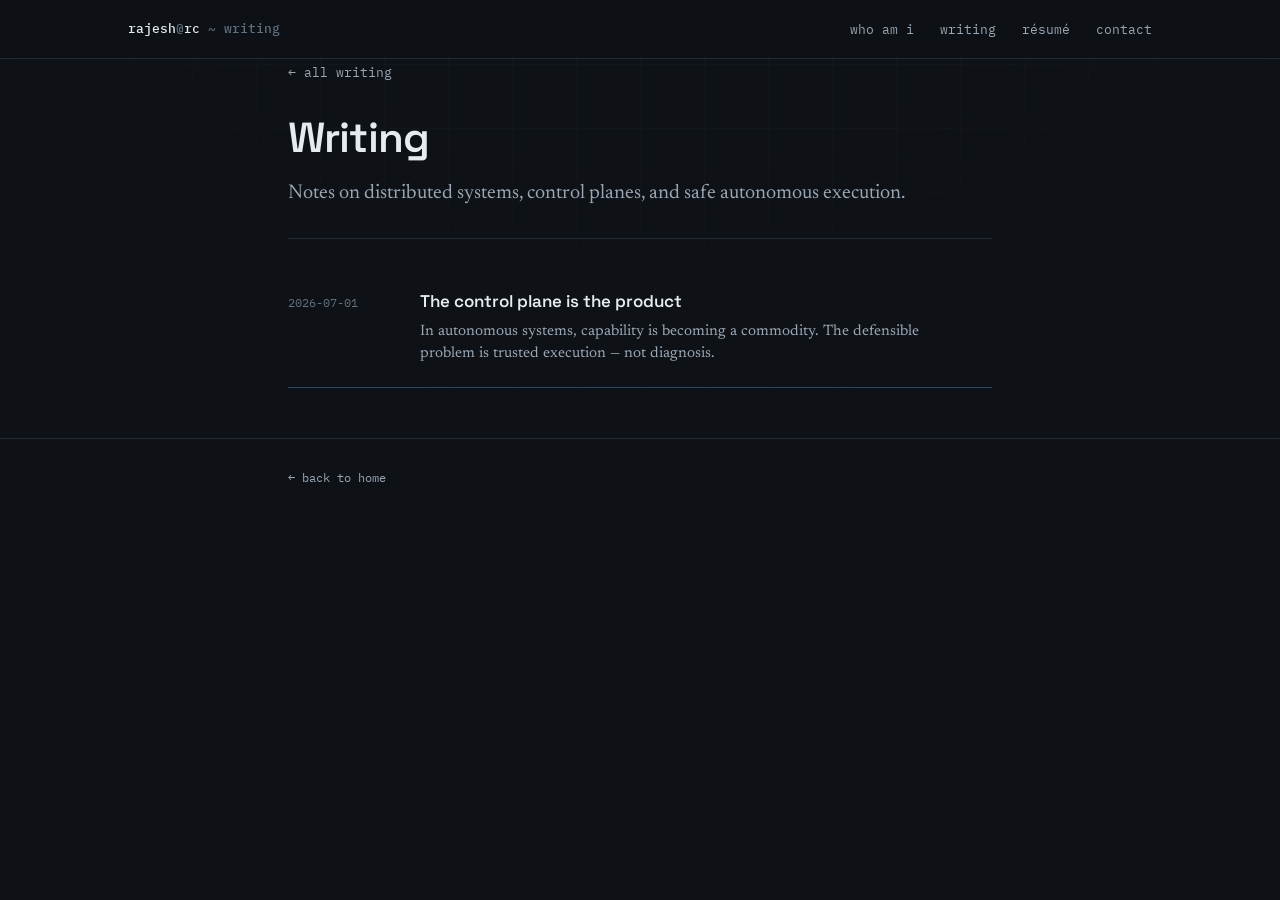
==== blog/index.html @ 25672bce "Add who-am-i landing, split out résumé page, and harden the site - New personal "who am i" landing (" ====
<!DOCTYPE html>
<html lang="en">
<head>
<meta charset="UTF-8" />
<meta name="viewport" content="width=device-width, initial-scale=1.0" />
<title>Writing — Rajesh RC</title>
<meta name="description" content="Notes on distributed systems, control planes, and safe autonomous execution." />
<link rel="preconnect" href="https://fonts.googleapis.com" />
<link rel="preconnect" href="https://fonts.gstatic.com" crossorigin />
<link href="https://fonts.googleapis.com/css2?family=Space+Grotesk:wght@400;500;600;700&family=IBM+Plex+Mono:wght@400;500;600&family=Newsreader:opsz,wght@6..72,400;6..72,500;6..72,600&display=swap" rel="stylesheet" />
<link rel="icon" href="../favicon.svg" type="image/svg+xml" />
<link rel="stylesheet" href="style.css" />
</head>
<body>
<div class="grid-bg" aria-hidden="true"></div>

<header class="top">
  <div class="wrap top-inner">
    <a class="brand" href="../index.html" title="Home">rajesh<span class="dim">@</span>rc<span class="dim"> ~ writing</span></a>
    <nav class="links">
      <a href="../index.html" title="Who am I">who am i</a>
      <a href="index.html" title="Read my writing">writing</a>
      <a href="../resume.html" title="My résumé">résumé</a>
      <a href="../index.html#contact" title="Get in touch">contact</a>
    </nav>
  </div>
</header>

<main class="wrap">
  <article class="post post-index">
    <a class="back" href="index.html" title="All writing">← all writing</a>
    <header class="post-head">
      <div class="post-meta"></div>
      <h1 class="post-title">Writing</h1>
      <p class="post-summary">Notes on distributed systems, control planes, and safe autonomous execution.</p>
    </header>
    <div class="post-body">
      <div class="post-list">
      <a class="post-row" href="2026-07-01-the-control-plane-is-the-product.html" title="The control plane is the product">
        <span class="pr-date">2026-07-01</span>
        <span class="pr-mid">
          <span class="pr-title">The control plane is the product</span>
          <span class="pr-sum">In autonomous systems, capability is becoming a commodity. The defensible problem is trusted execution — not diagnosis.</span>
        </span>
        <span class="pr-arr">→</span>
      </a>
    </div>
    </div>
  </article>
</main>

<footer class="foot">
  <div class="wrap foot-base">
    <span><a href="../index.html" title="Back to home">← back to home</a></span>
  </div>
</footer>
</body>
</html>
---- blog/style.css ----
:root {
  --bg: #0E1116;
  --panel: #151A21;
  --line: #232C37;
  --line-bright: #2E3A48;
  --ink: #E6EBF0;
  --ink-dim: #9AA7B4;
  --ink-faint: #61707E;
  --accent: #4F9DD8;
  --accent-dim: #2A4A63;
  --display: 'Space Grotesk', sans-serif;
  --mono: 'IBM Plex Mono', monospace;
  --serif: 'Newsreader', serif;
}
* { box-sizing: border-box; margin: 0; padding: 0; }
html { scroll-behavior: smooth; }
@media (prefers-reduced-motion: reduce){ html { scroll-behavior: auto; } }
body {
  background: var(--bg); color: var(--ink);
  font-family: var(--display); font-size: 16px; line-height: 1.6;
  -webkit-font-smoothing: antialiased; overflow-x: hidden;
}
::selection { background: var(--accent-dim); color: #fff; }
a { color: inherit; text-decoration: none; }
.wrap { max-width: 760px; margin: 0 auto; padding: 0 28px; }

.grid-bg {
  position: fixed; inset: 0; z-index: 0; pointer-events: none;
  background-image:
    linear-gradient(var(--line) 1px, transparent 1px),
    linear-gradient(90deg, var(--line) 1px, transparent 1px);
  background-size: 64px 64px; opacity: 0.22;
  mask-image: radial-gradient(ellipse 80% 60% at 50% 0%, #000 30%, transparent 75%);
}

header.top {
  position: sticky; top: 0; z-index: 50;
  backdrop-filter: blur(10px); background: rgba(14,17,22,0.78);
  border-bottom: 1px solid var(--line);
}
.top-inner { display: flex; align-items: center; justify-content: space-between; height: 58px; max-width: 1080px; }
.brand { font-family: var(--mono); font-size: 13px; color: var(--ink); font-weight: 500; }
.brand .dim { color: var(--ink-faint); }
nav.links { display: flex; gap: 26px; }
nav.links a { font-family: var(--mono); font-size: 12.5px; color: var(--ink-dim); transition: color .15s; }
nav.links a:hover { color: var(--accent); }
@media (max-width: 640px){ nav.links { display: none; } }

main { position: relative; z-index: 1; padding: 56px 0 40px; }

.back { font-family: var(--mono); font-size: 12.5px; color: var(--ink-dim); transition: color .15s; }
.back:hover { color: var(--accent); }

.post-head { margin: 30px 0 36px; padding-bottom: 30px; border-bottom: 1px solid var(--line); }
.post-meta { font-family: var(--mono); font-size: 12.5px; color: var(--accent); margin-bottom: 16px; }
.post-title { font-family: var(--display); font-weight: 600; letter-spacing: -0.02em; font-size: clamp(28px, 5vw, 42px); line-height: 1.08; margin-bottom: 18px; }
.post-summary { font-family: var(--serif); font-size: clamp(17px, 2.4vw, 20px); line-height: 1.5; color: var(--ink-dim); }

/* article body */
.post-body { font-family: var(--serif); font-size: 18.5px; line-height: 1.72; color: var(--ink-dim); }
.post-body h2 { font-family: var(--display); font-weight: 600; font-size: 23px; letter-spacing: -0.01em; color: var(--ink); margin: 40px 0 16px; }
.post-body h3 { font-family: var(--display); font-weight: 600; font-size: 18px; color: var(--ink); margin: 30px 0 12px; }
.post-body p { margin-bottom: 20px; }
.post-body strong { color: var(--ink); font-weight: 600; }
.post-body em { font-style: italic; }
.post-body a { color: var(--accent); border-bottom: 1px solid var(--accent-dim); transition: border-color .15s; }
.post-body a:hover { border-color: var(--accent); }
.post-body ul, .post-body ol { margin: 0 0 20px 0; padding-left: 22px; }
.post-body li { margin-bottom: 8px; }
.post-body ul li::marker { color: var(--accent); }
.post-body blockquote { border-left: 2px solid var(--accent-dim); padding-left: 20px; margin: 0 0 20px; color: var(--ink-faint); font-style: italic; }
.post-body code {
  font-family: var(--mono); font-size: 0.82em; background: var(--panel);
  border: 1px solid var(--line); border-radius: 4px; padding: 2px 6px; color: var(--ink);
}
.post-body pre {
  background: var(--panel); border: 1px solid var(--line); border-radius: 8px;
  padding: 18px 20px; overflow-x: auto; margin: 0 0 22px;
}
.post-body pre code { background: none; border: none; padding: 0; font-size: 13.5px; line-height: 1.6; color: var(--ink); }
.post-body table { width: 100%; border-collapse: collapse; margin: 0 0 22px; font-family: var(--display); font-size: 15px; }
.post-body th, .post-body td { border: 1px solid var(--line); padding: 8px 12px; text-align: left; }
.post-body th { background: var(--panel); color: var(--ink); font-weight: 600; }

/* index list */
.post-index .post-head { margin-bottom: 24px; }
.post-list { display: flex; flex-direction: column; }
.post-row {
  display: grid; grid-template-columns: 110px 1fr auto; gap: 22px; align-items: baseline;
  padding: 22px 0; border-top: 1px solid var(--line); transition: padding-left .18s;
}
.post-row:first-child { border-top: none; }
.post-row:hover { padding-left: 8px; }
.pr-date { font-family: var(--mono); font-size: 12px; color: var(--ink-faint); }
.pr-mid { display: flex; flex-direction: column; gap: 5px; }
.pr-title { font-family: var(--display); font-weight: 600; font-size: 17px; color: var(--ink); }
.pr-sum { font-family: var(--serif); font-size: 15px; color: var(--ink-dim); line-height: 1.45; }
.pr-arr { font-family: var(--mono); color: var(--accent); opacity: 0; transition: opacity .18s; }
.post-row:hover .pr-arr { opacity: 1; }
@media (max-width: 600px){
  .post-row { grid-template-columns: 1fr; gap: 6px; }
  .pr-arr { display: none; }
}

footer.foot { position: relative; z-index: 1; border-top: 1px solid var(--line); padding: 30px 0 50px; margin-top: 50px; }
.foot-base { font-family: var(--mono); font-size: 11.5px; color: var(--ink-faint); display: flex; justify-content: space-between; flex-wrap: wrap; gap: 10px; max-width: 760px; }
.foot-base a { color: var(--ink-dim); transition: color .15s; }
.foot-base a:hover { color: var(--accent); }

:focus-visible { outline: 2px solid var(--accent); outline-offset: 3px; border-radius: 3px; }
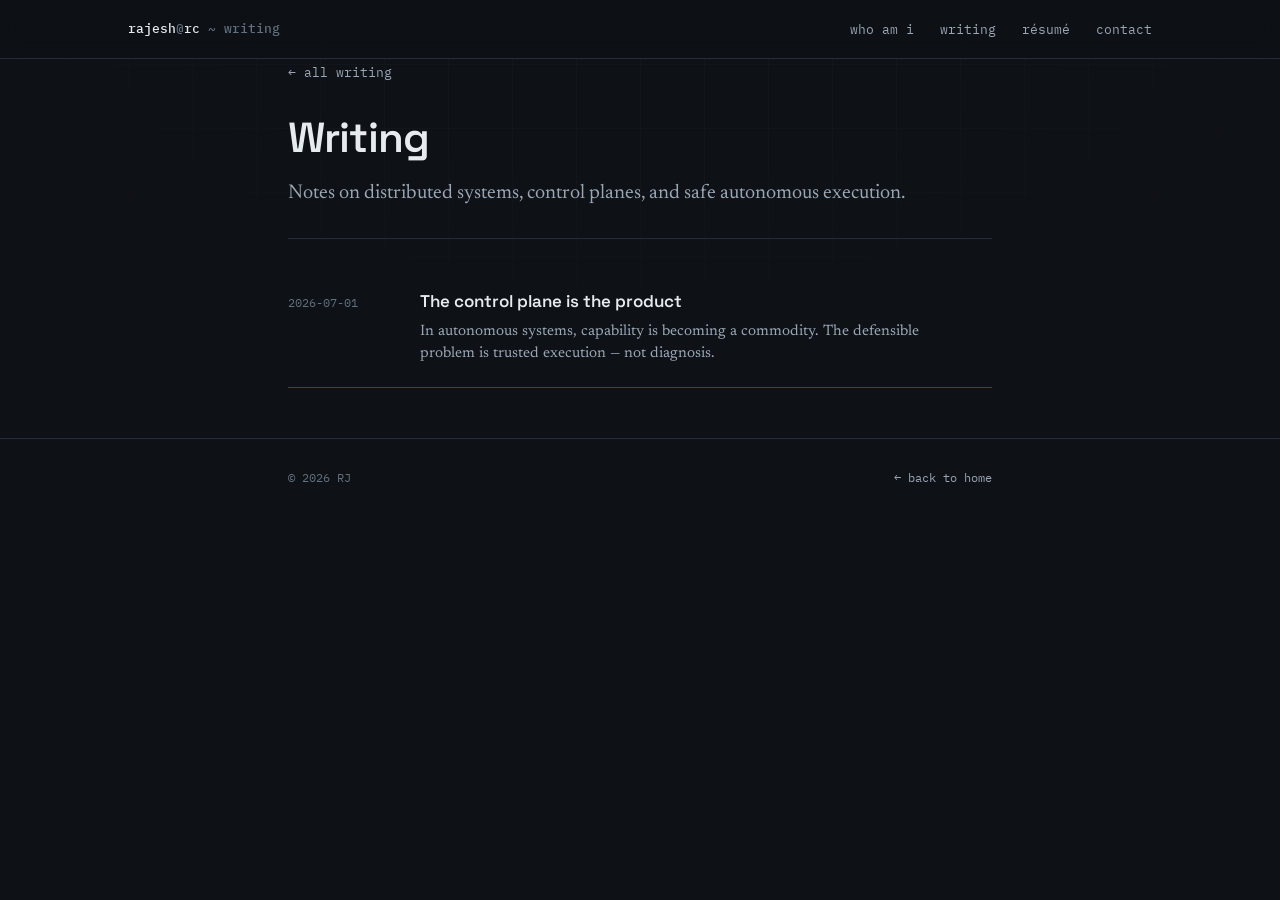
==== commit f3b56bf0: "Tighten hero, expand résumé entries, RJ branding, Makefile, deploy docs - Landing hero: short person" ====
--- a/blog/index.html
+++ b/blog/index.html
@@ -3,7 +3,7 @@
 <head>
 <meta charset="UTF-8" />
 <meta name="viewport" content="width=device-width, initial-scale=1.0" />
-<title>Writing — Rajesh RC</title>
+<title>Writing — RJ</title>
 <meta name="description" content="Notes on distributed systems, control planes, and safe autonomous execution." />
 <link rel="preconnect" href="https://fonts.googleapis.com" />
 <link rel="preconnect" href="https://fonts.gstatic.com" crossorigin />
@@ -51,8 +51,12 @@
 
 <footer class="foot">
   <div class="wrap foot-base">
+    <span>© <span class="year">2026</span> RJ</span>
     <span><a href="../index.html" title="Back to home">← back to home</a></span>
   </div>
 </footer>
+<script>
+  document.querySelectorAll('.year').forEach(function (e) { e.textContent = new Date().getFullYear(); });
+</script>
 </body>
 </html>
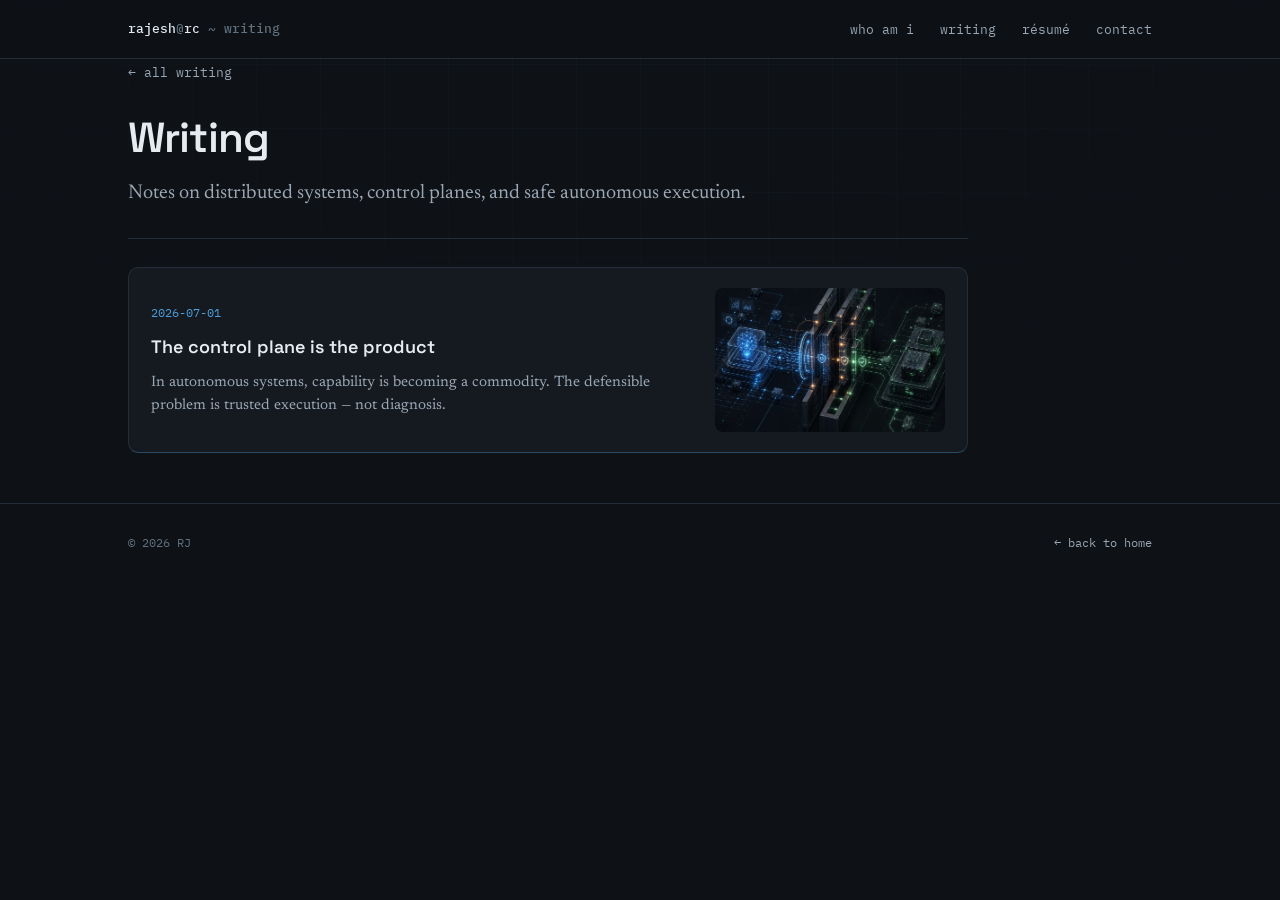
==== commit 76c7af7a: "Add image-driven blog layout and landing hero visual - Landing: hero image panel on the right (kerne" ====
--- a/blog/index.html
+++ b/blog/index.html
@@ -34,15 +34,16 @@
       <h1 class="post-title">Writing</h1>
       <p class="post-summary">Notes on distributed systems, control planes, and safe autonomous execution.</p>
     </header>
+    
     <div class="post-body">
       <div class="post-list">
       <a class="post-row" href="2026-07-01-the-control-plane-is-the-product.html" title="The control plane is the product">
-        <span class="pr-date">2026-07-01</span>
-        <span class="pr-mid">
+        <span class="pr-text">
+          <span class="pr-date">2026-07-01</span>
           <span class="pr-title">The control plane is the product</span>
           <span class="pr-sum">In autonomous systems, capability is becoming a commodity. The defensible problem is trusted execution — not diagnosis.</span>
         </span>
-        <span class="pr-arr">→</span>
+        <span class="pr-media"><img src="../assets/blog/control-plane-product.webp" alt="" loading="lazy" /></span>
       </a>
     </div>
     </div>
--- a/blog/style.css
+++ b/blog/style.css
@@ -22,7 +22,7 @@
 }
 ::selection { background: var(--accent-dim); color: #fff; }
 a { color: inherit; text-decoration: none; }
-.wrap { max-width: 760px; margin: 0 auto; padding: 0 28px; }
+.wrap { max-width: 1080px; margin: 0 auto; padding: 0 28px; }
 
 .grid-bg {
   position: fixed; inset: 0; z-index: 0; pointer-events: none;
@@ -47,6 +47,21 @@
 @media (max-width: 640px){ nav.links { display: none; } }
 
 main { position: relative; z-index: 1; padding: 56px 0 40px; }
+/* post — single column: title, then full-width image, then full-width content */
+.post { display: block; }
+.post-hero {
+  position: relative;
+  margin: 6px 0 38px;
+  border-radius: 10px; overflow: hidden;
+  background: var(--panel);
+  aspect-ratio: 16 / 7;
+  box-shadow: 0 24px 70px rgba(0, 0, 0, 0.3);
+}
+.post-hero img { display: block; width: 100%; height: 100%; object-fit: cover; }
+.post-hero::after {
+  content: ""; position: absolute; inset: 0; pointer-events: none;
+  border-radius: 10px; box-shadow: inset 0 0 60px rgba(14, 17, 22, 0.5);
+}
 
 .back { font-family: var(--mono); font-size: 12.5px; color: var(--ink-dim); transition: color .15s; }
 .back:hover { color: var(--accent); }
@@ -82,28 +97,34 @@
 .post-body th, .post-body td { border: 1px solid var(--line); padding: 8px 12px; text-align: left; }
 .post-body th { background: var(--panel); color: var(--ink); font-weight: 600; }
 
-/* index list */
-.post-index .post-head { margin-bottom: 24px; }
-.post-list { display: flex; flex-direction: column; }
+/* index — each post is a card with its image on the same card */
+.post-index { max-width: 840px; }
+.post-index .post-head { margin-bottom: 28px; }
+.post-list { display: flex; flex-direction: column; gap: 16px; }
 .post-row {
-  display: grid; grid-template-columns: 110px 1fr auto; gap: 22px; align-items: baseline;
-  padding: 22px 0; border-top: 1px solid var(--line); transition: padding-left .18s;
+  display: grid; grid-template-columns: 1fr minmax(150px, 230px); gap: 26px;
+  align-items: center;
+  padding: 20px 22px;
+  border: 1px solid var(--line); border-radius: 10px; background: var(--panel);
+  transition: border-color .15s, transform .15s;
 }
-.post-row:first-child { border-top: none; }
-.post-row:hover { padding-left: 8px; }
-.pr-date { font-family: var(--mono); font-size: 12px; color: var(--ink-faint); }
-.pr-mid { display: flex; flex-direction: column; gap: 5px; }
-.pr-title { font-family: var(--display); font-weight: 600; font-size: 17px; color: var(--ink); }
-.pr-sum { font-family: var(--serif); font-size: 15px; color: var(--ink-dim); line-height: 1.45; }
-.pr-arr { font-family: var(--mono); color: var(--accent); opacity: 0; transition: opacity .18s; }
-.post-row:hover .pr-arr { opacity: 1; }
+.post-row:hover { border-color: var(--accent-dim); transform: translateY(-2px); }
+.pr-text { display: flex; flex-direction: column; gap: 9px; min-width: 0; }
+.pr-date { font-family: var(--mono); font-size: 12px; color: var(--accent); }
+.pr-title { font-family: var(--display); font-weight: 600; font-size: 18px; color: var(--ink); }
+.pr-sum { font-family: var(--serif); font-size: 15px; color: var(--ink-dim); line-height: 1.5; }
+.pr-media { border-radius: 8px; overflow: hidden; aspect-ratio: 16 / 10; background: var(--bg); }
+.pr-media img { display: block; width: 100%; height: 100%; object-fit: cover; }
 @media (max-width: 600px){
-  .post-row { grid-template-columns: 1fr; gap: 6px; }
-  .pr-arr { display: none; }
+  .post-row { grid-template-columns: 1fr; gap: 14px; }
+  .pr-media { order: -1; aspect-ratio: 16 / 9; }
+}
+@media (max-width: 700px) {
+  .post-hero { aspect-ratio: 16 / 9; }
 }
 
 footer.foot { position: relative; z-index: 1; border-top: 1px solid var(--line); padding: 30px 0 50px; margin-top: 50px; }
-.foot-base { font-family: var(--mono); font-size: 11.5px; color: var(--ink-faint); display: flex; justify-content: space-between; flex-wrap: wrap; gap: 10px; max-width: 760px; }
+.foot-base { font-family: var(--mono); font-size: 11.5px; color: var(--ink-faint); display: flex; justify-content: space-between; flex-wrap: wrap; gap: 10px; }
 .foot-base a { color: var(--ink-dim); transition: color .15s; }
 .foot-base a:hover { color: var(--accent); }
 
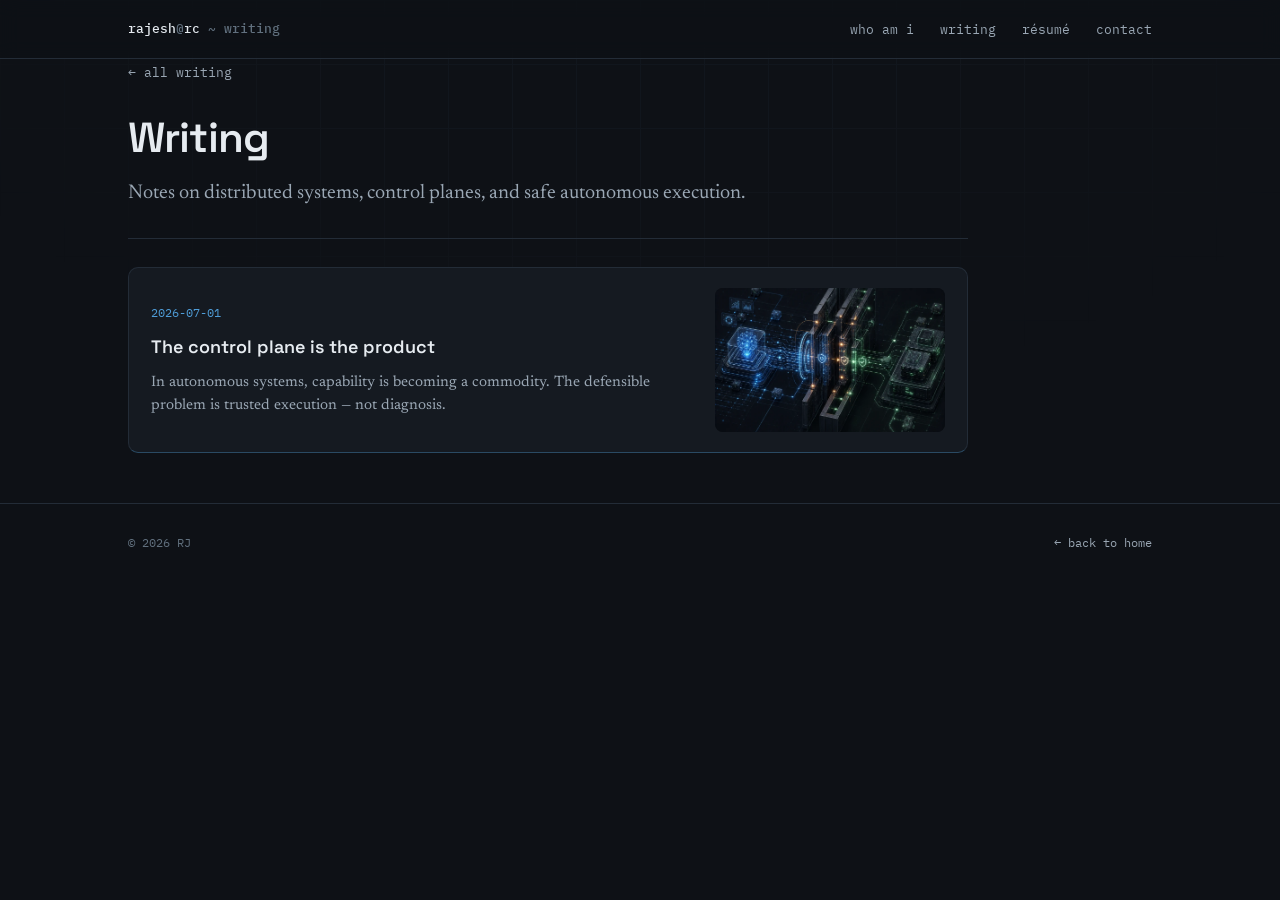
==== commit ea35c807: "Apply code-review fixes (keep the wide layout) - Collapse the blog card image column when a post has" ====
--- a/blog/index.html
+++ b/blog/index.html
@@ -34,7 +34,6 @@
       <h1 class="post-title">Writing</h1>
       <p class="post-summary">Notes on distributed systems, control planes, and safe autonomous execution.</p>
     </header>
-    
     <div class="post-body">
       <div class="post-list">
       <a class="post-row" href="2026-07-01-the-control-plane-is-the-product.html" title="The control plane is the product">
--- a/blog/style.css
+++ b/blog/style.css
@@ -48,7 +48,6 @@
 
 main { position: relative; z-index: 1; padding: 56px 0 40px; }
 /* post — single column: title, then full-width image, then full-width content */
-.post { display: block; }
 .post-hero {
   position: relative;
   margin: 6px 0 38px;
@@ -57,7 +56,7 @@
   aspect-ratio: 16 / 7;
   box-shadow: 0 24px 70px rgba(0, 0, 0, 0.3);
 }
-.post-hero img { display: block; width: 100%; height: 100%; object-fit: cover; }
+.post-hero img, .pr-media img { display: block; width: 100%; height: 100%; object-fit: cover; }
 .post-hero::after {
   content: ""; position: absolute; inset: 0; pointer-events: none;
   border-radius: 10px; box-shadow: inset 0 0 60px rgba(14, 17, 22, 0.5);
@@ -109,12 +108,12 @@
   transition: border-color .15s, transform .15s;
 }
 .post-row:hover { border-color: var(--accent-dim); transform: translateY(-2px); }
+.post-row.no-media { grid-template-columns: 1fr; }
 .pr-text { display: flex; flex-direction: column; gap: 9px; min-width: 0; }
 .pr-date { font-family: var(--mono); font-size: 12px; color: var(--accent); }
 .pr-title { font-family: var(--display); font-weight: 600; font-size: 18px; color: var(--ink); }
 .pr-sum { font-family: var(--serif); font-size: 15px; color: var(--ink-dim); line-height: 1.5; }
 .pr-media { border-radius: 8px; overflow: hidden; aspect-ratio: 16 / 10; background: var(--bg); }
-.pr-media img { display: block; width: 100%; height: 100%; object-fit: cover; }
 @media (max-width: 600px){
   .post-row { grid-template-columns: 1fr; gap: 14px; }
   .pr-media { order: -1; aspect-ratio: 16 / 9; }
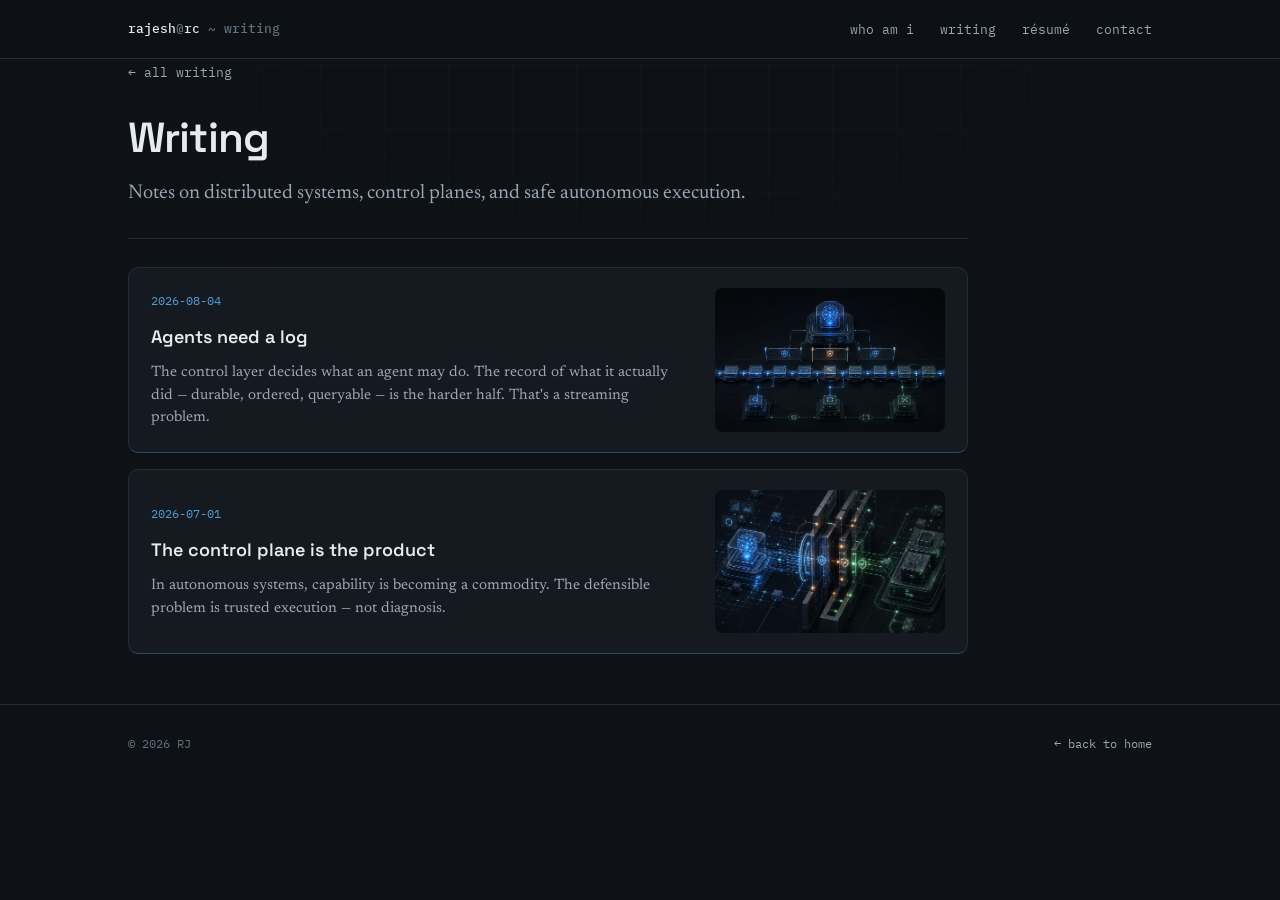
==== commit 05f8510e: "Publish "Agents need a log"" ====
--- a/blog/index.html
+++ b/blog/index.html
@@ -36,6 +36,14 @@
     </header>
     <div class="post-body">
       <div class="post-list">
+      <a class="post-row" href="2026-08-04-agents-need-a-log.html" title="Agents need a log">
+        <span class="pr-text">
+          <span class="pr-date">2026-08-04</span>
+          <span class="pr-title">Agents need a log</span>
+          <span class="pr-sum">The control layer decides what an agent may do. The record of what it actually did — durable, ordered, queryable — is the harder half. That&#x27;s a streaming problem.</span>
+        </span>
+        <span class="pr-media"><img src="../assets/blog/agents-need-a-log.webp" alt="" loading="lazy" /></span>
+      </a>
       <a class="post-row" href="2026-07-01-the-control-plane-is-the-product.html" title="The control plane is the product">
         <span class="pr-text">
           <span class="pr-date">2026-07-01</span>
--- a/blog/style.css
+++ b/blog/style.css
@@ -71,7 +71,7 @@
 .post-summary { font-family: var(--serif); font-size: clamp(17px, 2.4vw, 20px); line-height: 1.5; color: var(--ink-dim); }
 
 /* article body */
-.post-body { font-family: var(--serif); font-size: 18.5px; line-height: 1.72; color: var(--ink-dim); }
+.post-body { font-family: var(--serif); font-size: 18.5px; line-height: 1.8; color: var(--ink-dim); }
 .post-body h2 { font-family: var(--display); font-weight: 600; font-size: 23px; letter-spacing: -0.01em; color: var(--ink); margin: 40px 0 16px; }
 .post-body h3 { font-family: var(--display); font-weight: 600; font-size: 18px; color: var(--ink); margin: 30px 0 12px; }
 .post-body p { margin-bottom: 20px; }
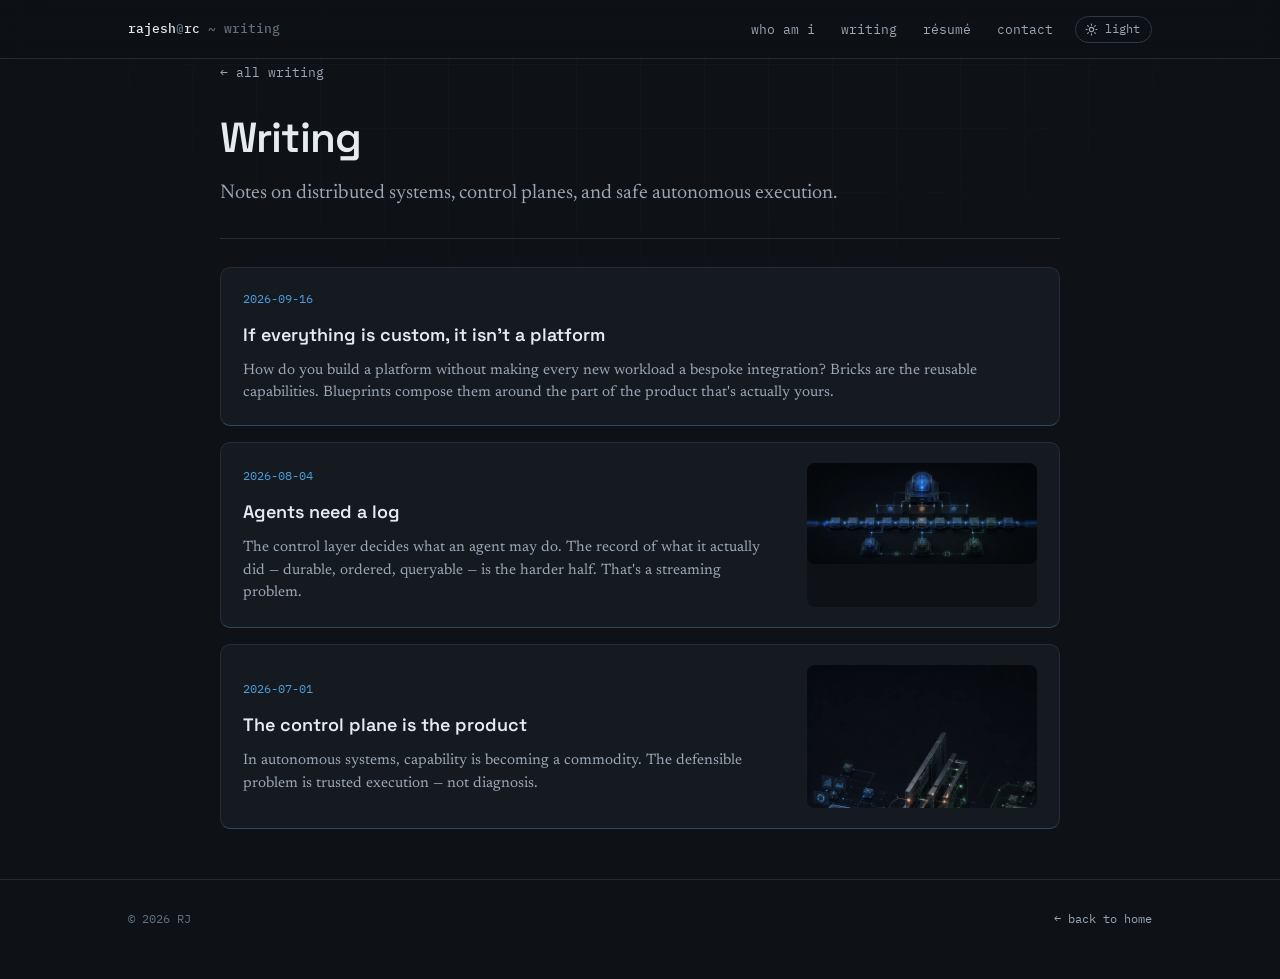
==== commit f586dc97: "Light theme, personal home page, and a better blog reading view - Theme: light palette + header togg" ====
--- a/blog/index.html
+++ b/blog/index.html
@@ -9,7 +9,9 @@
 <link rel="preconnect" href="https://fonts.gstatic.com" crossorigin />
 <link href="https://fonts.googleapis.com/css2?family=Space+Grotesk:wght@400;500;600;700&family=IBM+Plex+Mono:wght@400;500;600&family=Newsreader:opsz,wght@6..72,400;6..72,500;6..72,600&display=swap" rel="stylesheet" />
 <link rel="icon" href="../favicon.svg" type="image/svg+xml" />
-<link rel="stylesheet" href="style.css" />
+<link rel="stylesheet" href="../theme.css?v=8318f185" />
+<link rel="stylesheet" href="style.css?v=8318f185" />
+<script src="../theme.js?v=8318f185"></script>
 </head>
 <body>
 <div class="grid-bg" aria-hidden="true"></div>
@@ -17,12 +19,19 @@
 <header class="top">
   <div class="wrap top-inner">
     <a class="brand" href="../index.html" title="Home">rajesh<span class="dim">@</span>rc<span class="dim"> ~ writing</span></a>
-    <nav class="links">
-      <a href="../index.html" title="Who am I">who am i</a>
-      <a href="index.html" title="Read my writing">writing</a>
-      <a href="../resume.html" title="My résumé">résumé</a>
-      <a href="../index.html#contact" title="Get in touch">contact</a>
-    </nav>
+    <div class="top-actions">
+      <nav class="links">
+        <a href="../index.html" title="Who am I">who am i</a>
+        <a href="index.html" title="Read my writing">writing</a>
+        <a href="../resume.html" title="My résumé">résumé</a>
+        <a href="../index.html#contact" title="Get in touch">contact</a>
+      </nav>
+      <button class="theme-toggle" type="button" title="Switch theme" aria-label="Switch theme">
+        <svg class="tt-sun" viewBox="0 0 24 24" fill="none" stroke="currentColor" stroke-width="2" stroke-linecap="round" aria-hidden="true"><circle cx="12" cy="12" r="4"/><path d="M12 2v2M12 20v2M4.9 4.9l1.4 1.4M17.7 17.7l1.4 1.4M2 12h2M20 12h2M4.9 19.1l1.4-1.4M17.7 6.3l1.4-1.4"/></svg>
+        <svg class="tt-moon" viewBox="0 0 24 24" fill="none" stroke="currentColor" stroke-width="2" stroke-linecap="round" stroke-linejoin="round" aria-hidden="true"><path d="M21 12.8A9 9 0 1 1 11.2 3a7 7 0 0 0 9.8 9.8z"/></svg>
+        <span class="tt-label">light</span>
+      </button>
+    </div>
   </div>
 </header>
 
@@ -36,6 +45,14 @@
     </header>
     <div class="post-body">
       <div class="post-list">
+      <a class="post-row no-media" href="2026-09-16-if-everything-is-custom-it-isnt-a-platform.html" title="If everything is custom, it isn&#x27;t a platform">
+        <span class="pr-text">
+          <span class="pr-date">2026-09-16</span>
+          <span class="pr-title">If everything is custom, it isn&#x27;t a platform</span>
+          <span class="pr-sum">How do you build a platform without making every new workload a bespoke integration? Bricks are the reusable capabilities. Blueprints compose them around the part of the product that&#x27;s actually yours.</span>
+        </span>
+        
+      </a>
       <a class="post-row" href="2026-08-04-agents-need-a-log.html" title="Agents need a log">
         <span class="pr-text">
           <span class="pr-date">2026-08-04</span>
--- a/theme.css
+++ b/theme.css
@@ -0,0 +1,48 @@
+/* Theme: dark is the default, defined in each page's :root.
+   This file holds the light palette (token overrides only) and the header toggle. */
+
+:root { color-scheme: dark; }
+
+:root[data-theme="light"] {
+  color-scheme: light;
+  --bg: #F7F8FA;
+  --panel: #FFFFFF;
+  --panel-2: #EEF1F4;
+  --line: #E1E6EB;
+  --line-bright: #CDD5DD;
+  --ink: #11161C;
+  --ink-dim: #46515C;
+  --ink-faint: #6B7580;
+  --accent: #1F6FAE;
+  --accent-dim: #BCD5EA;
+  --signal: #2E9E62;
+  --warn: #B07820;
+  --header-bg: rgba(247, 248, 250, 0.82);
+  --shadow: rgba(16, 24, 40, 0.12);
+  --selection-ink: var(--ink);
+}
+:root[data-theme="light"] .grid-bg { opacity: 0.7; }
+
+.top-actions { display: flex; align-items: center; gap: 22px; }
+
+.theme-toggle {
+  display: inline-flex; align-items: center; gap: 7px;
+  font-family: var(--mono); font-size: 12px; line-height: 1; color: var(--ink-dim);
+  background: transparent; border: 1px solid var(--line-bright); border-radius: 999px;
+  padding: 6px 11px 6px 9px; cursor: pointer;
+  transition: color .15s, border-color .15s;
+}
+.theme-toggle:hover { color: var(--accent); border-color: var(--accent-dim); }
+.theme-toggle svg { width: 13px; height: 13px; display: block; }
+/* icon shows the theme you'd switch to */
+.theme-toggle .tt-moon, :root[data-theme="light"] .theme-toggle .tt-sun { display: none; }
+:root[data-theme="light"] .theme-toggle .tt-moon { display: block; }
+/* no JS → no data-theme → the button can't work, so don't show it */
+:root:not([data-theme]) .theme-toggle { display: none; }
+
+@media (max-width: 640px) {
+  .top-actions { gap: 14px; }
+  .theme-toggle { padding: 6px 8px; }
+  .theme-toggle .tt-label { display: none; }
+}
+@media print { .theme-toggle { display: none; } }
--- a/blog/style.css
+++ b/blog/style.css
@@ -8,6 +8,9 @@
   --ink-faint: #61707E;
   --accent: #4F9DD8;
   --accent-dim: #2A4A63;
+  --header-bg: rgba(14,17,22,0.78);
+  --shadow: rgba(0, 0, 0, 0.3);
+  --selection-ink: #fff;
   --display: 'Space Grotesk', sans-serif;
   --mono: 'IBM Plex Mono', monospace;
   --serif: 'Newsreader', serif;
@@ -20,7 +23,7 @@
   font-family: var(--display); font-size: 16px; line-height: 1.6;
   -webkit-font-smoothing: antialiased; overflow-x: hidden;
 }
-::selection { background: var(--accent-dim); color: #fff; }
+::selection { background: var(--accent-dim); color: var(--selection-ink); }
 a { color: inherit; text-decoration: none; }
 .wrap { max-width: 1080px; margin: 0 auto; padding: 0 28px; }
 
@@ -35,7 +38,7 @@
 
 header.top {
   position: sticky; top: 0; z-index: 50;
-  backdrop-filter: blur(10px); background: rgba(14,17,22,0.78);
+  backdrop-filter: blur(10px); background: var(--header-bg);
   border-bottom: 1px solid var(--line);
 }
 .top-inner { display: flex; align-items: center; justify-content: space-between; height: 58px; max-width: 1080px; }
@@ -47,14 +50,15 @@
 @media (max-width: 640px){ nav.links { display: none; } }
 
 main { position: relative; z-index: 1; padding: 56px 0 40px; }
-/* post — single column: title, then full-width image, then full-width content */
+/* post — one centered reading column (~70 characters a line): title, image, content */
+.post { max-width: 720px; margin: 0 auto; }
 .post-hero {
   position: relative;
   margin: 6px 0 38px;
   border-radius: 10px; overflow: hidden;
   background: var(--panel);
   aspect-ratio: 16 / 7;
-  box-shadow: 0 24px 70px rgba(0, 0, 0, 0.3);
+  box-shadow: 0 24px 70px var(--shadow);
 }
 .post-hero img, .pr-media img { display: block; width: 100%; height: 100%; object-fit: cover; }
 .post-hero::after {
@@ -74,7 +78,8 @@
 .post-body { font-family: var(--serif); font-size: 18.5px; line-height: 1.8; color: var(--ink-dim); }
 .post-body h2 { font-family: var(--display); font-weight: 600; font-size: 23px; letter-spacing: -0.01em; color: var(--ink); margin: 40px 0 16px; }
 .post-body h3 { font-family: var(--display); font-weight: 600; font-size: 18px; color: var(--ink); margin: 30px 0 12px; }
-.post-body p { margin-bottom: 20px; }
+.post-body p { margin-bottom: 20px; text-wrap: pretty; }
+.post-body h2, .post-body h3 { text-wrap: balance; scroll-margin-top: 80px; }
 .post-body strong { color: var(--ink); font-weight: 600; }
 .post-body em { font-style: italic; }
 .post-body a { color: var(--accent); border-bottom: 1px solid var(--accent-dim); transition: border-color .15s; }
@@ -91,10 +96,76 @@
   background: var(--panel); border: 1px solid var(--line); border-radius: 8px;
   padding: 18px 20px; overflow-x: auto; margin: 0 0 22px;
 }
-.post-body pre code { background: none; border: none; padding: 0; font-size: 13.5px; line-height: 1.6; color: var(--ink); }
+.post-body pre code { display: block; background: none; border: none; padding: 0; font-size: 13.5px; line-height: 1.6; color: var(--ink); }
+/* diagrams — generated by diagrams.py from ```flow / ```sets fences; colors come from theme tokens */
+.post-body ol.flow { list-style: none; padding: 0; margin: 8px 0 30px; display: flex; flex-wrap: wrap; align-items: center; row-gap: 12px; }
+.post-body ol.flow li {
+  position: relative; margin: 0 34px 0 0;
+  font-family: var(--mono); font-size: 13px; line-height: 1.3; color: var(--ink);
+  background: var(--panel); border: 1px solid var(--line-bright); border-radius: 6px; padding: 8px 12px;
+}
+.post-body ol.flow li:last-child { margin-right: 0; }
+.post-body ol.flow li.is-marked { border-color: var(--accent); }
+.post-body ol.flow li:not(:last-child)::after {
+  content: "→"; position: absolute; right: -25px; top: 50%; transform: translateY(-50%); color: var(--accent);
+}
+@media (max-width: 600px) {
+  .post-body ol.flow { flex-direction: column; align-items: flex-start; row-gap: 0; }
+  .post-body ol.flow li { margin: 0 0 30px; }
+  .post-body ol.flow li:last-child { margin-bottom: 0; }
+  .post-body ol.flow li:not(:last-child)::after { content: "↓"; right: auto; left: 16px; top: auto; bottom: -25px; transform: none; }
+}
+.post-body .diagram { margin: 12px 0 32px; }
+.post-body .diagram svg { display: block; width: 100%; max-width: 460px; height: auto; margin: 0 auto; }
+.sets-universe { fill: var(--panel); stroke: var(--accent-dim); stroke-width: 1.5; }
+.sets-group { fill: var(--bg); stroke: var(--line-bright); stroke-width: 1.5; }
+.sets-group.is-marked { stroke: var(--accent); stroke-width: 2; }
+.sets-label { fill: var(--accent); font-family: var(--mono); font-size: 16px; font-weight: 500; letter-spacing: 0.04em; }
+.sets-sub { fill: var(--ink-faint); font-family: var(--mono); font-size: 12.5px; }
+.sets-title { fill: var(--ink); font-family: var(--display); font-weight: 600; }
+.sets-item { fill: var(--ink-dim); font-family: var(--display); }
+.sets-stack { display: none; }
+@media (max-width: 520px) {
+  .post-body .diagram .sets-svg { display: none; }
+  .sets-stack { display: flex; flex-direction: column; gap: 10px; padding: 16px; border: 1.5px solid var(--accent-dim); border-radius: 18px; background: var(--panel); }
+  .sets-stack-label { font-family: var(--mono); font-size: 14px; color: var(--accent); line-height: 1.3; }
+  .sets-stack-sub { font-family: var(--mono); font-size: 12px; color: var(--ink-faint); line-height: 1.3; margin: -6px 0 4px; }
+  .sets-box { display: flex; flex-direction: column; gap: 3px; padding: 10px 12px; border: 1.5px solid var(--line-bright); border-radius: 12px; background: var(--bg); }
+  .sets-box.is-marked { border-color: var(--accent); }
+  .sets-box-title { font-family: var(--display); font-weight: 600; font-size: 15px; color: var(--ink); line-height: 1.3; }
+  .sets-box-items { font-family: var(--display); font-size: 14px; color: var(--ink-dim); line-height: 1.45; }
+}
 .post-body table { width: 100%; border-collapse: collapse; margin: 0 0 22px; font-family: var(--display); font-size: 15px; }
 .post-body th, .post-body td { border: 1px solid var(--line); padding: 8px 12px; text-align: left; }
 .post-body th { background: var(--panel); color: var(--ink); font-weight: 600; }
+.post-body img { max-width: 100%; height: auto; border-radius: 8px; }
+.post-body hr { border: none; border-top: 1px solid var(--line); margin: 36px 0; }
+
+/* section links (toc extension): a quiet # that shows on hover */
+.post-body .headerlink { margin-left: 10px; border: none; color: var(--ink-faint); font-family: var(--mono); font-size: 0.7em; opacity: 0; transition: opacity .15s, color .15s; }
+.post-body h2:hover .headerlink, .post-body h3:hover .headerlink, .post-body .headerlink:focus { opacity: 1; }
+.post-body .headerlink:hover { color: var(--accent); }
+
+/* footnotes */
+.post-body sup a.footnote-ref { border: none; font-family: var(--mono); font-size: 0.75em; }
+.post-body .footnote { margin-top: 40px; padding-top: 18px; border-top: 1px solid var(--line); font-size: 15.5px; line-height: 1.6; }
+.post-body .footnote hr { display: none; }
+.post-body .footnote-backref { border: none; margin-left: 4px; }
+
+/* older / newer links at the end of a post */
+.post-nav { display: grid; grid-template-columns: 1fr 1fr; gap: 14px; margin-top: 48px; padding-top: 28px; border-top: 1px solid var(--line); }
+.pn-link { display: flex; flex-direction: column; gap: 6px; padding: 14px 16px; border: 1px solid var(--line); border-radius: 8px; background: var(--panel); transition: border-color .15s; }
+.pn-link:hover { border-color: var(--accent-dim); }
+.pn-newer { text-align: right; grid-column: 2; }
+.pn-label { font-family: var(--mono); font-size: 12px; color: var(--ink-faint); }
+.pn-title { font-family: var(--display); font-weight: 600; font-size: 15px; color: var(--ink); line-height: 1.35; }
+@media (max-width: 600px) {
+  .post-body { font-size: 17.5px; line-height: 1.75; }
+  .post-body table { font-size: 14px; }
+  .post-body th, .post-body td { padding: 7px 8px; }
+  .post-nav { grid-template-columns: 1fr; }
+  .pn-newer { grid-column: 1; }
+}
 
 /* index — each post is a card with its image on the same card */
 .post-index { max-width: 840px; }
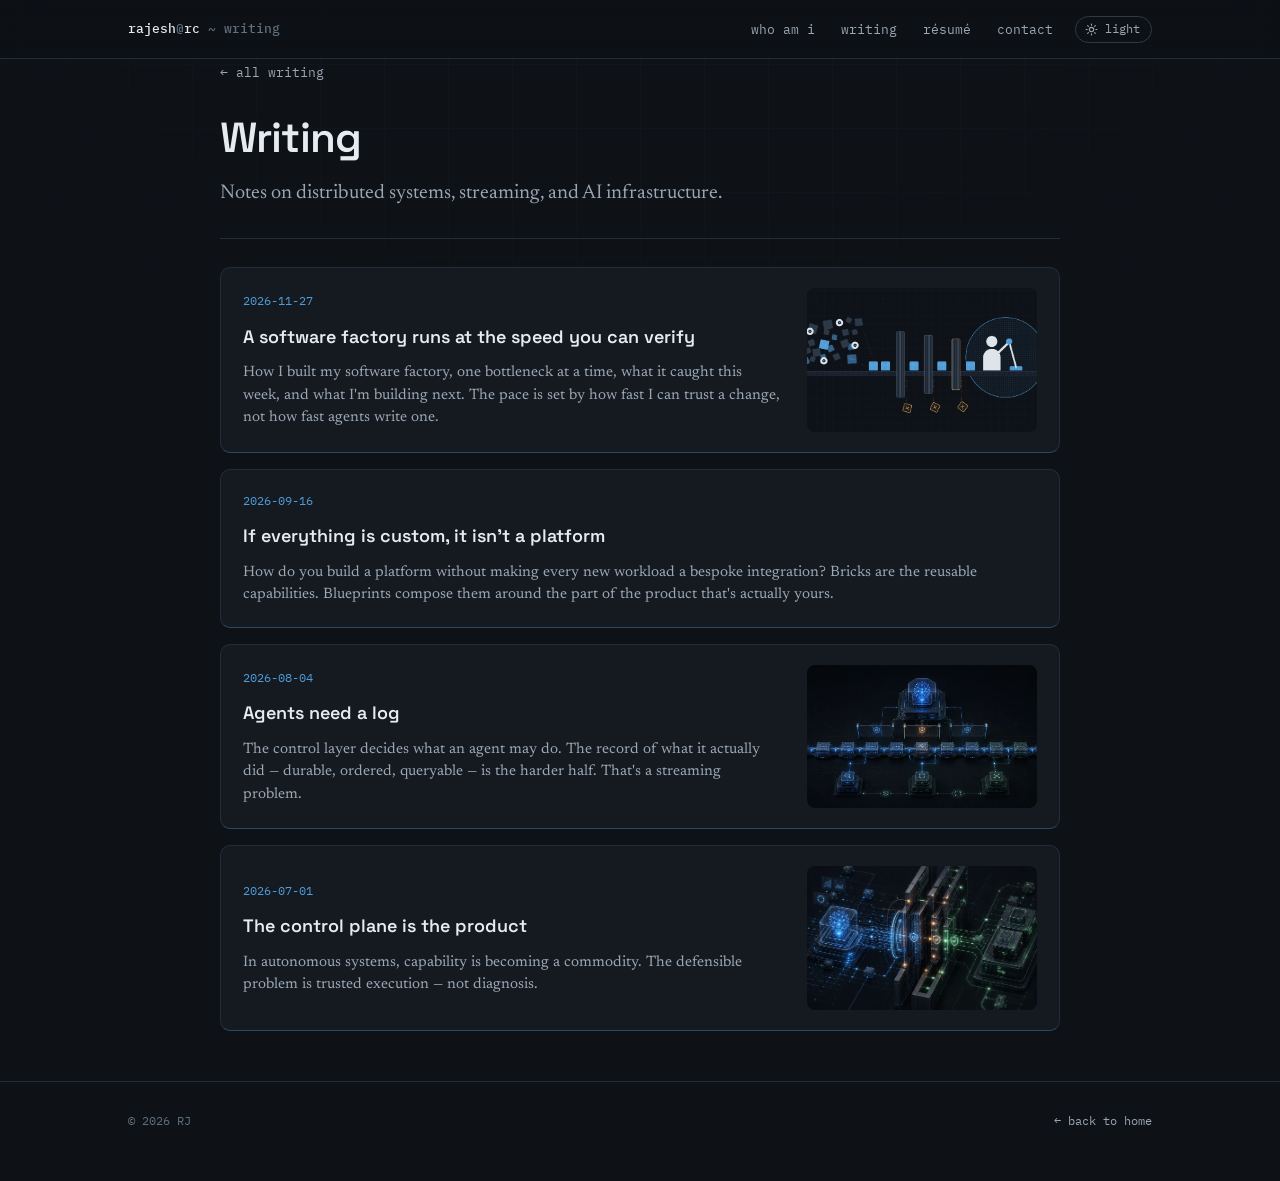
==== commit c344862f: "Refresh home page, résumé and blog - Home page: clearer intro and an up-to-date now / next / before." ====
--- a/blog/index.html
+++ b/blog/index.html
@@ -4,14 +4,16 @@
 <meta charset="UTF-8" />
 <meta name="viewport" content="width=device-width, initial-scale=1.0" />
 <title>Writing — RJ</title>
-<meta name="description" content="Notes on distributed systems, control planes, and safe autonomous execution." />
+<meta name="description" content="Notes on distributed systems, streaming, and AI infrastructure." />
 <link rel="preconnect" href="https://fonts.googleapis.com" />
 <link rel="preconnect" href="https://fonts.gstatic.com" crossorigin />
 <link href="https://fonts.googleapis.com/css2?family=Space+Grotesk:wght@400;500;600;700&family=IBM+Plex+Mono:wght@400;500;600&family=Newsreader:opsz,wght@6..72,400;6..72,500;6..72,600&display=swap" rel="stylesheet" />
+<!-- arrows (← → ↗) sit outside the latin subset; fetch just those glyphs so they don't fall back to a system face -->
+<link href="https://fonts.googleapis.com/css2?family=IBM+Plex+Mono:wght@400;500;600&family=Space+Grotesk:wght@400;500;600&text=%E2%86%90%E2%86%92%E2%86%97&display=swap" rel="stylesheet" />
 <link rel="icon" href="../favicon.svg" type="image/svg+xml" />
-<link rel="stylesheet" href="../theme.css?v=8318f185" />
-<link rel="stylesheet" href="style.css?v=8318f185" />
-<script src="../theme.js?v=8318f185"></script>
+<link rel="stylesheet" href="../theme.css?v=8cbba48a" />
+<link rel="stylesheet" href="style.css?v=8cbba48a" />
+<script src="../theme.js?v=8cbba48a"></script>
 </head>
 <body>
 <div class="grid-bg" aria-hidden="true"></div>
@@ -41,10 +43,18 @@
     <header class="post-head">
       <div class="post-meta"></div>
       <h1 class="post-title">Writing</h1>
-      <p class="post-summary">Notes on distributed systems, control planes, and safe autonomous execution.</p>
+      <p class="post-summary">Notes on distributed systems, streaming, and AI infrastructure.</p>
     </header>
     <div class="post-body">
       <div class="post-list">
+      <a class="post-row" href="2026-11-27-ship-at-the-speed-you-can-verify.html" title="A software factory runs at the speed you can verify">
+        <span class="pr-text">
+          <span class="pr-date">2026-11-27</span>
+          <span class="pr-title">A software factory runs at the speed you can verify</span>
+          <span class="pr-sum">How I built my software factory, one bottleneck at a time, what it caught this week, and what I&#x27;m building next. The pace is set by how fast I can trust a change, not how fast agents write one.</span>
+        </span>
+        <span class="pr-media"><img src="../assets/blog/software-factory.webp" alt="" loading="lazy" /></span>
+      </a>
       <a class="post-row no-media" href="2026-09-16-if-everything-is-custom-it-isnt-a-platform.html" title="If everything is custom, it isn&#x27;t a platform">
         <span class="pr-text">
           <span class="pr-date">2026-09-16</span>
--- a/theme.css
+++ b/theme.css
@@ -17,6 +17,8 @@
   --accent-dim: #BCD5EA;
   --signal: #2E9E62;
   --warn: #B07820;
+  --plate: #EDF0F3;
+  --card: #FFFFFF;
   --header-bg: rgba(247, 248, 250, 0.82);
   --shadow: rgba(16, 24, 40, 0.12);
   --selection-ink: var(--ink);
--- a/blog/style.css
+++ b/blog/style.css
@@ -8,6 +8,10 @@
   --ink-faint: #61707E;
   --accent: #4F9DD8;
   --accent-dim: #2A4A63;
+  --signal: #6FCF97;
+  --warn: #D8A14F;
+  --plate: #151B23;
+  --card: #10151B;
   --header-bg: rgba(14,17,22,0.78);
   --shadow: rgba(0, 0, 0, 0.3);
   --selection-ink: #fff;
@@ -50,8 +54,8 @@
 @media (max-width: 640px){ nav.links { display: none; } }
 
 main { position: relative; z-index: 1; padding: 56px 0 40px; }
-/* post — one centered reading column (~70 characters a line): title, image, content */
-.post { max-width: 720px; margin: 0 auto; }
+/* post — one centered column (~75 characters a line) that text, the hero and every figure share edge to edge */
+.post { max-width: 800px; margin: 0 auto; }
 .post-hero {
   position: relative;
   margin: 6px 0 38px;
@@ -60,7 +64,7 @@
   aspect-ratio: 16 / 7;
   box-shadow: 0 24px 70px var(--shadow);
 }
-.post-hero img, .pr-media img { display: block; width: 100%; height: 100%; object-fit: cover; }
+.post-hero img { display: block; width: 100%; height: 100%; object-fit: cover; }
 .post-hero::after {
   content: ""; position: absolute; inset: 0; pointer-events: none;
   border-radius: 10px; box-shadow: inset 0 0 60px rgba(14, 17, 22, 0.5);
@@ -79,7 +83,7 @@
 .post-body h2 { font-family: var(--display); font-weight: 600; font-size: 23px; letter-spacing: -0.01em; color: var(--ink); margin: 40px 0 16px; }
 .post-body h3 { font-family: var(--display); font-weight: 600; font-size: 18px; color: var(--ink); margin: 30px 0 12px; }
 .post-body p { margin-bottom: 20px; text-wrap: pretty; }
-.post-body h2, .post-body h3 { text-wrap: balance; scroll-margin-top: 80px; }
+.post-body h2, .post-body h3 { line-height: 1.3; text-wrap: balance; scroll-margin-top: 80px; }
 .post-body strong { color: var(--ink); font-weight: 600; }
 .post-body em { font-style: italic; }
 .post-body a { color: var(--accent); border-bottom: 1px solid var(--accent-dim); transition: border-color .15s; }
@@ -97,43 +101,197 @@
   padding: 18px 20px; overflow-x: auto; margin: 0 0 22px;
 }
 .post-body pre code { display: block; background: none; border: none; padding: 0; font-size: 13.5px; line-height: 1.6; color: var(--ink); }
-/* diagrams — generated by diagrams.py from ```flow / ```sets fences; colors come from theme tokens */
-.post-body ol.flow { list-style: none; padding: 0; margin: 8px 0 30px; display: flex; flex-wrap: wrap; align-items: center; row-gap: 12px; }
-.post-body ol.flow li {
-  position: relative; margin: 0 34px 0 0;
-  font-family: var(--mono); font-size: 13px; line-height: 1.3; color: var(--ink);
-  background: var(--panel); border: 1px solid var(--line-bright); border-radius: 6px; padding: 8px 12px;
-}
-.post-body ol.flow li:last-child { margin-right: 0; }
-.post-body ol.flow li.is-marked { border-color: var(--accent); }
-.post-body ol.flow li:not(:last-child)::after {
-  content: "→"; position: absolute; right: -25px; top: 50%; transform: translateY(-50%); color: var(--accent);
-}
-@media (max-width: 600px) {
-  .post-body ol.flow { flex-direction: column; align-items: flex-start; row-gap: 0; }
-  .post-body ol.flow li { margin: 0 0 30px; }
-  .post-body ol.flow li:last-child { margin-bottom: 0; }
-  .post-body ol.flow li:not(:last-child)::after { content: "↓"; right: auto; left: 16px; top: auto; bottom: -25px; transform: none; }
-}
-.post-body .diagram { margin: 12px 0 32px; }
-.post-body .diagram svg { display: block; width: 100%; max-width: 460px; height: auto; margin: 0 auto; }
-.sets-universe { fill: var(--panel); stroke: var(--accent-dim); stroke-width: 1.5; }
-.sets-group { fill: var(--bg); stroke: var(--line-bright); stroke-width: 1.5; }
-.sets-group.is-marked { stroke: var(--accent); stroke-width: 2; }
-.sets-label { fill: var(--accent); font-family: var(--mono); font-size: 16px; font-weight: 500; letter-spacing: 0.04em; }
-.sets-sub { fill: var(--ink-faint); font-family: var(--mono); font-size: 12.5px; }
+/* ---------------------------------------------------------------------------------------------
+   figures — every diagram from diagrams.py is a card on a tinted plate, numbered by CSS, exactly as
+   wide as the text column, so text, hero and figures share one left and right edge. Colors come from theme tokens only, so both themes work.
+   --------------------------------------------------------------------------------------------- */
+.post-body { counter-reset: fig; }
+.post-body .diagram { margin: 48px 0 52px; }
+.fig-plate { padding: 12px; background: var(--plate); border-radius: 14px; }
+.fig-card {
+  position: relative; padding: 40px 36px;
+  background: var(--card); border: 1px solid var(--line); border-radius: 10px;
+}
+.fig-cap {
+  counter-increment: fig;
+  display: grid; grid-template-columns: 76px 1fr; gap: 14px; max-width: 680px;
+  margin: 16px 0 0; font-family: var(--display); font-size: 14.5px; line-height: 1.5; color: var(--ink-dim);
+}
+.fig-cap::before { content: "Figure " counter(fig); font-family: var(--mono); font-size: 12px; line-height: 1.9; color: var(--ink-faint); }
+@media (max-width: 640px) {
+  .post-body .diagram { margin: 36px 0 40px; }
+  .fig-plate { padding: 6px; border-radius: 12px; }
+  .fig-card { padding: 22px 14px; }
+  .fig-cap { grid-template-columns: 1fr; gap: 2px; margin: 12px 0 0; font-size: 14px; }
+}
+/* icons and arrows: one stroke weight everywhere */
+.glyph, .fig-arrow, .glyph-x { fill: none; stroke: currentColor; stroke-linecap: round; stroke-linejoin: round; }
+.glyph { width: 28px; height: 28px; stroke-width: 1.6; flex: none; }
+.fig-arrow { width: 30px; height: 12px; stroke-width: 1.6; color: var(--ink-dim); flex: none; }
+.glyph-x { width: 10px; height: 10px; stroke-width: 1.8; flex: none; }
+.post-body .diagram ol, .post-body .diagram ul { list-style: none; margin: 0; padding: 0; }
+.post-body .diagram li { margin: 0; }
+
+/* flow — a pipeline of stations joined by arrows */
+.flow { display: flex; align-items: stretch; }
+.flow-step {
+  flex: 1 1 0; min-width: 0; display: flex; flex-direction: column; align-items: center; justify-content: center; gap: 14px;
+  padding: 24px 6px 20px; text-align: center;
+  background: var(--card); border: 1.5px solid var(--line-bright); border-radius: 10px;
+}
+.flow-node { display: grid; place-items: center; height: 32px; color: var(--ink-dim); }
+.flow-node .glyph { width: 32px; height: 32px; }
+.flow-dot { width: 10px; height: 10px; border-radius: 50%; background: var(--ink-faint); }
+.flow-label { font-family: var(--display); font-weight: 500; font-size: 16px; line-height: 1.3; color: var(--ink); text-wrap: balance; }
+.flow-link { flex: 0 0 26px; display: flex; align-items: center; justify-content: center; }
+.flow-link .fig-arrow { width: 20px; }
+.flow-step.is-marked {
+  border-color: var(--accent);
+  background: color-mix(in srgb, var(--accent) 9%, var(--card));
+  box-shadow: 0 0 0 5px color-mix(in srgb, var(--accent) 13%, transparent);
+}
+.flow-step.is-marked .flow-node, .flow-step.is-marked .flow-label { color: var(--accent); }
+.flow-step.is-marked .flow-label { font-weight: 600; }
+@media (max-width: 640px) {
+  .flow { flex-direction: column; }
+  .flow-step { flex-direction: row; justify-content: flex-start; gap: 14px; padding: 12px 14px; text-align: left; }
+  .flow-node, .flow-node .glyph { width: 26px; height: 26px; }
+  .flow-link { flex-basis: 28px; }
+  .flow-link .fig-arrow { width: 20px; transform: rotate(90deg); }
+}
+
+/* sets — the universal set; phones get nested boxes */
+.post-body .diagram-sets svg { display: block; width: 100%; max-width: 660px; height: auto; margin: 0 auto; }
+.sets-universe { fill: var(--card); stroke: var(--line-bright); stroke-width: 1.5; }
+.sets-dot { fill: var(--line-bright); }
+.sets-label { fill: var(--ink-dim); font-family: var(--mono); font-size: 15px; letter-spacing: 0.02em; }
+.sets-sub { fill: var(--ink-faint); font-family: var(--mono); font-size: 13px; }
+.sets-group { fill: var(--card); stroke: var(--line-bright); stroke-width: 1.5; }
+.sets-group.is-marked { fill: color-mix(in srgb, var(--accent) 10%, var(--card)); stroke: var(--accent); stroke-width: 2; }
 .sets-title { fill: var(--ink); font-family: var(--display); font-weight: 600; }
+.sets-title.is-marked { fill: var(--accent); }
+.sets-rule { stroke: var(--line-bright); stroke-width: 1.5; }
+.sets-rule.is-marked { stroke: var(--accent); }
 .sets-item { fill: var(--ink-dim); font-family: var(--display); }
 .sets-stack { display: none; }
+@media (max-width: 560px) {
+  .post-body .diagram-sets svg { display: none; }
+  .sets-stack { display: flex; flex-direction: column; gap: 10px; }
+  .sets-stack-label { font-family: var(--mono); font-size: 14px; color: var(--ink-dim); line-height: 1.3; }
+  .sets-stack-sub { font-family: var(--mono); font-size: 12.5px; color: var(--ink-faint); line-height: 1.3; margin: -6px 0 4px; }
+  .sets-box { display: flex; flex-direction: column; gap: 3px; padding: 12px 14px; border: 1.5px solid var(--line-bright); border-radius: 10px; background: var(--card); }
+  .sets-box.is-marked { border-color: var(--accent); background: color-mix(in srgb, var(--accent) 9%, var(--card)); }
+  .sets-box-title { font-family: var(--display); font-weight: 600; font-size: 16px; color: var(--ink); line-height: 1.3; }
+  .sets-box.is-marked .sets-box-title { color: var(--accent); }
+  .sets-box-items { font-family: var(--display); font-size: 15px; color: var(--ink-dim); line-height: 1.45; }
+}
+
+/* trend — a line on a relative log scale: no numeric axis, an area under it, the marked point annotated */
+.post-body .diagram-trend svg { display: block; width: 100%; height: auto; overflow: visible; }
+.trend-grid { stroke: var(--line); stroke-width: 1; stroke-dasharray: 2 5; }
+.trend-axis, .trend-tick { stroke: var(--line-bright); stroke-width: 1.2; }
+.trend-area { fill: var(--ink-faint); opacity: 0.12; }
+.trend-area.is-marked { fill: var(--accent); opacity: 0.16; }
+.trend-line { fill: none; stroke: var(--ink-faint); stroke-width: 2; stroke-linejoin: round; stroke-linecap: round; }
+.trend-line.is-marked { stroke: var(--accent); stroke-width: 2.6; }
+.trend-dot { fill: var(--card); stroke: var(--ink-faint); stroke-width: 1.6; }
+.trend-dot.is-after { stroke: var(--accent); }
+.trend-dot.is-marked { fill: var(--accent); stroke: var(--card); stroke-width: 2; }
+.trend-halo { fill: var(--accent); opacity: 0.16; }
+.trend-mark-line { stroke: var(--accent); stroke-width: 1.2; stroke-dasharray: 3 4; }
+.trend-pill { fill: var(--accent); }
+.trend-pill-text { fill: var(--card); font-family: var(--mono); font-weight: 600; }
+.trend-label { fill: var(--ink-faint); font-family: var(--mono); }
+.trend-note { fill: var(--ink-faint); font-family: var(--mono); letter-spacing: 0.03em; }
+.post-body .diagram-trend svg.is-narrow { display: none; }
+@media (max-width: 640px) {
+  .post-body .diagram-trend svg.is-wide { display: none; }
+  .post-body .diagram-trend svg.is-narrow { display: block; }
+}
+
+/* bars — relative share, labels only, scaled to the largest; faint quarter rules keep them aligned */
+.bars { display: flex; flex-direction: column; gap: 18px; }
+.bars-row { display: grid; grid-template-columns: minmax(170px, 30%) 1fr; gap: 22px; align-items: center; }
+.bars-label { font-family: var(--display); font-size: 16px; line-height: 1.35; color: var(--ink-dim); }
+.bars-track {
+  display: block; height: 24px; border-radius: 4px;
+  background: repeating-linear-gradient(90deg, transparent 0 calc(25% - 1px), var(--line) calc(25% - 1px) 25%);
+}
+.bars-fill { display: block; height: 100%; border-radius: 4px; background: color-mix(in srgb, var(--ink-faint) 55%, var(--card)); }
+.bars-row.is-marked .bars-label { color: var(--ink); font-weight: 600; }
+.bars-row.is-marked .bars-fill { background: var(--accent); }
+@media (max-width: 560px) {
+  .bars { gap: 16px; }
+  .bars-row { grid-template-columns: 1fr; gap: 7px; }
+  .bars-label { font-size: 15px; }
+  .bars-track { height: 18px; }
+}
+
+/* tiles — labelled mechanisms on a ruled grid */
+.diagram-tiles .fig-card { padding: 0; overflow: hidden; }
+.tiles { display: grid; grid-template-columns: repeat(var(--cols), minmax(0, 1fr)); gap: 1px; background: var(--line); }
+.tile { display: flex; flex-direction: column; gap: 8px; padding: 26px 26px 28px; background: var(--card); }
+.tile-icon { color: var(--ink-dim); margin-bottom: 8px; line-height: 0; }
+.tile-name { font-family: var(--display); font-weight: 600; font-size: 17px; line-height: 1.3; color: var(--ink); }
+.tile-desc { font-family: var(--display); font-size: 15px; line-height: 1.5; color: var(--ink-dim); }
+.tile.is-marked { background: color-mix(in srgb, var(--accent) 8%, var(--card)); }
+.tile.is-marked .tile-icon, .tile.is-marked .tile-name { color: var(--accent); }
+@media (max-width: 760px) { .tiles { grid-template-columns: repeat(2, minmax(0, 1fr)); } }
 @media (max-width: 520px) {
-  .post-body .diagram .sets-svg { display: none; }
-  .sets-stack { display: flex; flex-direction: column; gap: 10px; padding: 16px; border: 1.5px solid var(--accent-dim); border-radius: 18px; background: var(--panel); }
-  .sets-stack-label { font-family: var(--mono); font-size: 14px; color: var(--accent); line-height: 1.3; }
-  .sets-stack-sub { font-family: var(--mono); font-size: 12px; color: var(--ink-faint); line-height: 1.3; margin: -6px 0 4px; }
-  .sets-box { display: flex; flex-direction: column; gap: 3px; padding: 10px 12px; border: 1.5px solid var(--line-bright); border-radius: 12px; background: var(--bg); }
-  .sets-box.is-marked { border-color: var(--accent); }
-  .sets-box-title { font-family: var(--display); font-weight: 600; font-size: 15px; color: var(--ink); line-height: 1.3; }
-  .sets-box-items { font-family: var(--display); font-size: 14px; color: var(--ink-dim); line-height: 1.45; }
+  .tiles { grid-template-columns: 1fr; }
+  .tile { display: grid; grid-template-columns: 28px 1fr; column-gap: 14px; row-gap: 4px; padding: 18px 16px; }
+  .tile-icon { grid-row: span 2; margin: 0; }
+  .tile-icon .glyph { width: 26px; height: 26px; }
+}
+
+/* gates — layered filters narrowing toward the last one, each with what it catches */
+.gates { display: flex; flex-direction: column; align-items: center; }
+.gate {
+  width: calc(100% - var(--i) * 26% / max(var(--n) - 1, 1));
+  display: grid; grid-template-columns: 200px 1fr; gap: 20px; align-items: center;
+  padding: 14px 18px; background: var(--card); border: 1.5px solid var(--line-bright); border-radius: 10px;
+}
+.gate-head { display: flex; align-items: center; gap: 12px; color: var(--ink-dim); }
+.gate-head .glyph { width: 26px; height: 26px; }
+.gate-name { font-family: var(--display); font-weight: 600; font-size: 16.5px; line-height: 1.25; color: var(--ink); }
+.post-body .gate-catches { display: flex; flex-wrap: wrap; gap: 7px 8px; }
+.gate-catch {
+  display: inline-flex; align-items: center; gap: 6px; padding: 4px 11px 4px 8px;
+  font-family: var(--display); font-size: 14px; line-height: 1.3; color: var(--warn);
+  border: 1px solid color-mix(in srgb, var(--warn) 38%, transparent);
+  background: color-mix(in srgb, var(--warn) 8%, transparent); border-radius: 999px;
+}
+.gate-link { height: 30px; display: flex; align-items: center; }
+.gate-link .fig-arrow { width: 22px; transform: rotate(90deg); }
+.gate.is-marked { border-color: var(--accent); background: color-mix(in srgb, var(--accent) 9%, var(--card)); box-shadow: 0 0 0 5px color-mix(in srgb, var(--accent) 13%, transparent); }
+.gate.is-marked .gate-head, .gate.is-marked .gate-name { color: var(--accent); }
+@media (max-width: 640px) {
+  .gate { width: 100%; grid-template-columns: 1fr; gap: 10px; padding: 12px 14px; }
+  .gate-link { height: 24px; }
+  .gate-catch { font-size: 13.5px; }
+}
+
+/* shift — before -> after, row by row */
+.shift-heads, .shift-row { display: grid; grid-template-columns: 1fr 56px 1fr; align-items: center; }
+.shift-heads { padding-bottom: 16px; border-bottom: 1.5px solid var(--line-bright); }
+.shift-head { display: flex; align-items: center; gap: 10px; font-family: var(--display); font-weight: 600; font-size: 18px; line-height: 1.2; }
+.shift-head.is-from { color: var(--ink-dim); }
+.shift-head.is-to { color: var(--ink); }
+.shift-head.is-to .glyph { color: var(--accent); }
+.shift-row { padding: 14px 0; border-bottom: 1px solid var(--line); }
+.shift-row:last-child { border-bottom: none; padding-bottom: 0; }
+.shift-row .fig-arrow { justify-self: center; width: 26px; }
+.shift-from { font-family: var(--display); font-size: 16px; line-height: 1.4; color: var(--ink-faint); }
+.shift-to { font-family: var(--display); font-size: 16px; line-height: 1.4; font-weight: 500; color: var(--ink); }
+.shift-row.is-marked .shift-to { color: var(--accent); font-weight: 600; }
+.shift-row.is-marked .fig-arrow { color: var(--accent); }
+@media (max-width: 560px) {
+  .shift-heads, .shift-row { grid-template-columns: 1fr 30px 1fr; }
+  .shift-head { font-size: 16px; gap: 8px; }
+  .shift-head .glyph { width: 22px; height: 22px; }
+  .shift-row { padding: 12px 0; }
+  .shift-row .fig-arrow { width: 18px; }
+  .shift-from, .shift-to { font-size: 14.5px; }
 }
 .post-body table { width: 100%; border-collapse: collapse; margin: 0 0 22px; font-family: var(--display); font-size: 15px; }
 .post-body th, .post-body td { border: 1px solid var(--line); padding: 8px 12px; text-align: left; }
@@ -184,7 +342,8 @@
 .pr-date { font-family: var(--mono); font-size: 12px; color: var(--accent); }
 .pr-title { font-family: var(--display); font-weight: 600; font-size: 18px; color: var(--ink); }
 .pr-sum { font-family: var(--serif); font-size: 15px; color: var(--ink-dim); line-height: 1.5; }
-.pr-media { border-radius: 8px; overflow: hidden; aspect-ratio: 16 / 10; background: var(--bg); }
+.pr-media { position: relative; border-radius: 8px; overflow: hidden; aspect-ratio: 16 / 10; background: var(--bg); }
+.pr-media img { position: absolute; inset: 0; display: block; width: 100%; height: 100%; object-fit: cover; }
 @media (max-width: 600px){
   .post-row { grid-template-columns: 1fr; gap: 14px; }
   .pr-media { order: -1; aspect-ratio: 16 / 9; }
